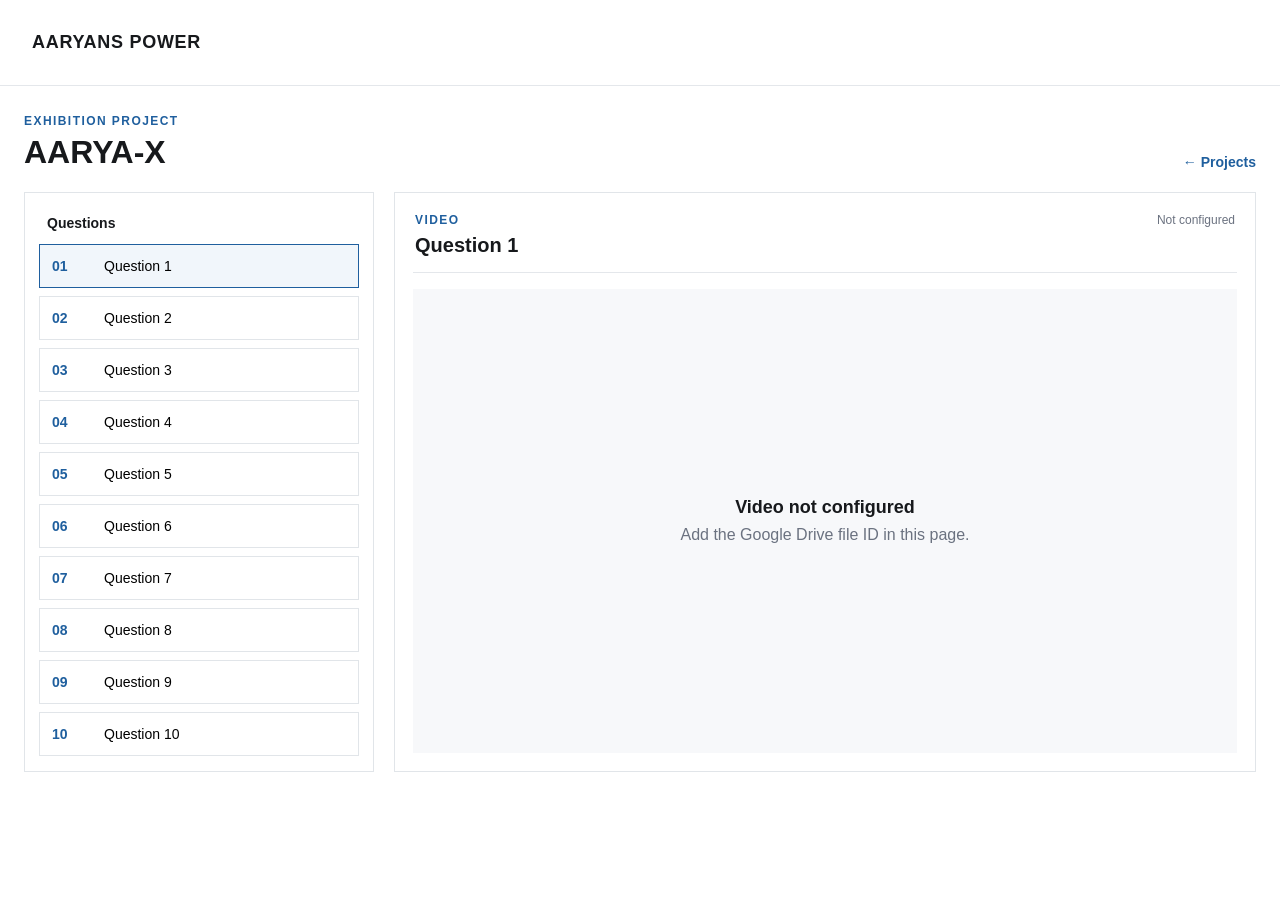
==== aarya-x.html @ 95521360 "initila" ====
<!doctype html>
<html lang="en">
<head>
<meta charset="utf-8">
<meta name="viewport" content="width=device-width,initial-scale=1">
<title>AARYA-X | AARYANS POWER</title>
<link rel="stylesheet" href="style.css">
</head>
<body>
<header class="header"><div class="brand">AARYANS POWER</div></header>
<main class="layout">
<div class="top">
<div><div class="eyebrow">Exhibition Project</div><h1>AARYA-X</h1></div>
<a class="back" href="index.html">← Projects</a>
</div>
<div class="workspace">
<aside class="questions">
<div class="questions-title">Questions</div>
<button class="question" data-index="0" data-drive-id="" data-title="Question 1"><span class="num">01</span><span>Question 1</span></button>
<button class="question" data-index="1" data-drive-id="" data-title="Question 2"><span class="num">02</span><span>Question 2</span></button>
<button class="question" data-index="2" data-drive-id="" data-title="Question 3"><span class="num">03</span><span>Question 3</span></button>
<button class="question" data-index="3" data-drive-id="" data-title="Question 4"><span class="num">04</span><span>Question 4</span></button>
<button class="question" data-index="4" data-drive-id="" data-title="Question 5"><span class="num">05</span><span>Question 5</span></button>
<button class="question" data-index="5" data-drive-id="" data-title="Question 6"><span class="num">06</span><span>Question 6</span></button>
<button class="question" data-index="6" data-drive-id="" data-title="Question 7"><span class="num">07</span><span>Question 7</span></button>
<button class="question" data-index="7" data-drive-id="" data-title="Question 8"><span class="num">08</span><span>Question 8</span></button>
<button class="question" data-index="8" data-drive-id="" data-title="Question 9"><span class="num">09</span><span>Question 9</span></button>
<button class="question" data-index="9" data-drive-id="" data-title="Question 10"><span class="num">10</span><span>Question 10</span></button>
</aside>
<section class="viewer">
<div class="viewer-head">
<div><div class="eyebrow">Video</div><div class="viewer-title" id="title">Select a question</div></div>
<div class="status" id="status">Ready</div>
</div>
<div class="video" id="video">
<div class="placeholder"><div><strong>Select a question</strong><span>The Google Drive video will appear here.</span></div></div>
</div>
</section>
</div>
</main>
<script>
const buttons = [...document.querySelectorAll(".question")];
const title = document.getElementById("title");
const status = document.getElementById("status");
const video = document.getElementById("video");

function selectVideo(button) {
  buttons.forEach(b => b.classList.remove("active"));
  button.classList.add("active");
  const driveId = button.dataset.driveId.trim();
  const questionTitle = button.dataset.title;
  title.textContent = questionTitle;
  if (!driveId) {
    status.textContent = "Not configured";
    video.innerHTML = '<div class="placeholder"><div><strong>Video not configured</strong><span>Add the Google Drive file ID in this page.</span></div></div>';
    return;
  }
  status.textContent = "Google Drive";
  video.innerHTML = '<iframe src="https://drive.google.com/file/d/' + encodeURIComponent(driveId) + '/preview?autoplay=1" allow="autoplay; fullscreen" allowfullscreen title="' + questionTitle.replaceAll('"','&quot;') + '"></iframe>';
}

buttons.forEach(button => button.addEventListener("click", () => selectVideo(button)));
selectVideo(buttons[0]);
</script>
</body>
</html>
---- style.css ----
*{box-sizing:border-box}
html,body{margin:0;min-height:100%;font-family:Arial,Helvetica,sans-serif;background:#fff;color:#17191c}
body{min-height:100vh}
a{color:inherit;text-decoration:none}
.header{height:86px;border-bottom:1px solid #e4e7eb;display:flex;align-items:center;padding:0 32px}
.brand{font-size:18px;font-weight:700;letter-spacing:.04em}
.project{color:#1f5f9e}
.layout{width:min(1500px,calc(100% - 48px));margin:0 auto;padding:28px 0 40px}
.top{display:flex;justify-content:space-between;align-items:flex-end;gap:20px;margin-bottom:22px}
.eyebrow{font-size:12px;font-weight:700;letter-spacing:.12em;color:#1f5f9e;text-transform:uppercase;margin-bottom:7px}
h1{font-size:32px;line-height:1.1;margin:0}
.back{font-size:14px;color:#1f5f9e;font-weight:700}
.workspace{display:grid;grid-template-columns:350px minmax(0,1fr);gap:20px}
.questions,.viewer{border:1px solid #e1e5e9;background:#fff}
.questions{padding:14px}
.questions-title{font-size:14px;font-weight:700;padding:8px 8px 13px}
.question{width:100%;border:1px solid #e1e5e9;background:#fff;display:grid;grid-template-columns:42px 1fr;gap:10px;text-align:left;padding:13px 12px;margin-bottom:8px;cursor:pointer;font-size:14px}
.question:last-child{margin-bottom:0}
.question:hover{background:#fafbfc}
.question.active{border-color:#1f5f9e;background:#f1f6fb}
.num{color:#1f5f9e;font-weight:700}
.viewer{padding:18px}
.viewer-head{display:flex;justify-content:space-between;gap:15px;border-bottom:1px solid #e4e7eb;padding:2px 2px 15px;margin-bottom:16px}
.viewer-title{font-size:20px;font-weight:700}
.status{font-size:12px;color:#6b7280}
.video{background:#111;aspect-ratio:16/9;width:100%;overflow:hidden}
.video iframe{width:100%;height:100%;border:0;display:block}
.placeholder{height:100%;min-height:300px;display:grid;place-content:center;text-align:center;padding:30px;background:#f7f8fa;color:#6b7280}
.placeholder strong{display:block;color:#17191c;font-size:18px;margin-bottom:8px}
code{background:#eef0f2;padding:2px 5px}
@media(max-width:900px){.workspace{grid-template-columns:1fr}.questions{order:2}.viewer{order:1}}
@media(max-width:600px){.header{padding:0 16px}.layout{width:calc(100% - 24px)}.top{align-items:flex-start;flex-direction:column}h1{font-size:26px}}
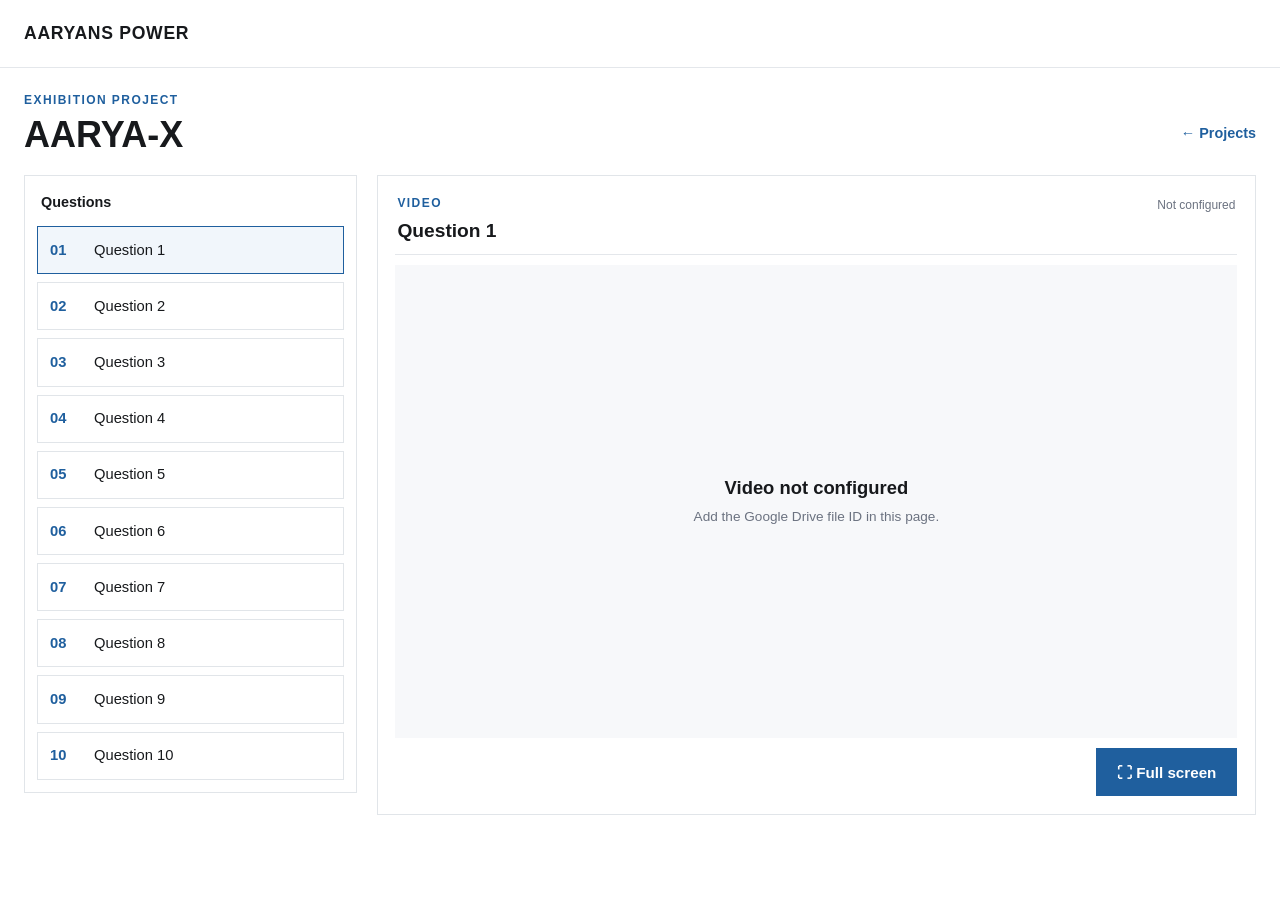
==== commit 222cbe9a: "changes" ====
--- a/aarya-x.html
+++ b/aarya-x.html
@@ -62,5 +62,6 @@
 buttons.forEach(button => button.addEventListener("click", () => selectVideo(button)));
 selectVideo(buttons[0]);
 </script>
+<script src="video-tools.js"></script>
 </body>
 </html>
--- a/style.css
+++ b/style.css
@@ -1,32 +1,417 @@
+/* =========================================================
+   AARYANS POWER Exhibition Kiosk - responsive stylesheet
+   Phones -> tablets -> laptops -> large touchscreens
+   ========================================================= */
+
+:root{
+  --blue:#1f5f9e;
+  --blue-soft:#f1f6fb;
+  --line:#e1e5e9;
+  --ink:#17191c;
+  --muted:#6b7280;
+  --sidebar:clamp(18rem,26vw,30rem);
+  /* space taken by viewer padding + title row; used to fit video in viewport height */
+  --reserve:10.5rem;
+}
+
 *{box-sizing:border-box}
-html,body{margin:0;min-height:100%;font-family:Arial,Helvetica,sans-serif;background:#fff;color:#17191c}
-body{min-height:100vh}
+
+html{
+  font-size:100%;
+  -webkit-text-size-adjust:100%;
+  text-size-adjust:100%;
+}
+
+/* scale the whole UI up on big kiosk screens */
+@media (min-width:1600px){html{font-size:112.5%}}
+@media (min-width:2200px){html{font-size:137.5%}}
+@media (min-width:3000px){html{font-size:175%}}
+
+body{
+  margin:0;
+  min-height:100vh;
+  min-height:100dvh;
+  overflow-x:hidden;
+  font-family:Arial,Helvetica,sans-serif;
+  line-height:1.4;
+  background:#fff;
+  color:var(--ink);
+}
+
 a{color:inherit;text-decoration:none}
-.header{height:86px;border-bottom:1px solid #e4e7eb;display:flex;align-items:center;padding:0 32px}
-.brand{font-size:18px;font-weight:700;letter-spacing:.04em}
-.project{color:#1f5f9e}
-.layout{width:min(1500px,calc(100% - 48px));margin:0 auto;padding:28px 0 40px}
-.top{display:flex;justify-content:space-between;align-items:flex-end;gap:20px;margin-bottom:22px}
-.eyebrow{font-size:12px;font-weight:700;letter-spacing:.12em;color:#1f5f9e;text-transform:uppercase;margin-bottom:7px}
-h1{font-size:32px;line-height:1.1;margin:0}
-.back{font-size:14px;color:#1f5f9e;font-weight:700}
-.workspace{display:grid;grid-template-columns:350px minmax(0,1fr);gap:20px}
-.questions,.viewer{border:1px solid #e1e5e9;background:#fff}
-.questions{padding:14px}
-.questions-title{font-size:14px;font-weight:700;padding:8px 8px 13px}
-.question{width:100%;border:1px solid #e1e5e9;background:#fff;display:grid;grid-template-columns:42px 1fr;gap:10px;text-align:left;padding:13px 12px;margin-bottom:8px;cursor:pointer;font-size:14px}
-.question:last-child{margin-bottom:0}
-.question:hover{background:#fafbfc}
-.question.active{border-color:#1f5f9e;background:#f1f6fb}
-.num{color:#1f5f9e;font-weight:700}
-.viewer{padding:18px}
-.viewer-head{display:flex;justify-content:space-between;gap:15px;border-bottom:1px solid #e4e7eb;padding:2px 2px 15px;margin-bottom:16px}
-.viewer-title{font-size:20px;font-weight:700}
-.status{font-size:12px;color:#6b7280}
-.video{background:#111;aspect-ratio:16/9;width:100%;overflow:hidden}
-.video iframe{width:100%;height:100%;border:0;display:block}
-.placeholder{height:100%;min-height:300px;display:grid;place-content:center;text-align:center;padding:30px;background:#f7f8fa;color:#6b7280}
-.placeholder strong{display:block;color:#17191c;font-size:18px;margin-bottom:8px}
-code{background:#eef0f2;padding:2px 5px}
-@media(max-width:900px){.workspace{grid-template-columns:1fr}.questions{order:2}.viewer{order:1}}
-@media(max-width:600px){.header{padding:0 16px}.layout{width:calc(100% - 24px)}.top{align-items:flex-start;flex-direction:column}h1{font-size:26px}}
+button{font:inherit;color:inherit}
+
+/* ---------- Header ---------- */
+.header{
+  min-height:3.5rem;
+  border-bottom:1px solid #e4e7eb;
+  display:flex;
+  align-items:center;
+  padding:0 1rem;
+}
+.brand{
+  font-size:1rem;
+  font-weight:700;
+  letter-spacing:.04em;
+}
+.project{color:var(--blue)}
+
+/* ---------- Page frame ---------- */
+.layout{
+  width:calc(100% - 1.25rem);
+  max-width:112rem;
+  margin:0 auto;
+  padding:1rem 0 1.5rem;
+}
+
+.top{
+  display:flex;
+  flex-wrap:wrap;
+  justify-content:space-between;
+  align-items:flex-end;
+  gap:.5rem 1.25rem;
+  margin-bottom:1rem;
+}
+.eyebrow{
+  font-size:.75rem;
+  font-weight:700;
+  letter-spacing:.12em;
+  color:var(--blue);
+  text-transform:uppercase;
+  margin-bottom:.4rem;
+}
+h1{
+  font-size:clamp(1.4rem,1rem + 1.6vw,2.25rem);
+  line-height:1.1;
+  margin:0;
+}
+.back{
+  display:inline-flex;
+  align-items:center;
+  min-height:2.75rem;
+  font-size:.9rem;
+  color:var(--blue);
+  font-weight:700;
+  white-space:nowrap;
+}
+
+/* ---------- Workspace (phones: one column, video first) ---------- */
+.workspace{
+  display:grid;
+  grid-template-columns:minmax(0,1fr);
+  gap:.875rem;
+  align-items:start;
+}
+
+.questions,
+.viewer{
+  border:1px solid var(--line);
+  background:#fff;
+  min-width:0;
+}
+
+/* video stays visible while the question list scrolls underneath */
+.viewer{
+  order:-1;
+  position:sticky;
+  top:0;
+  z-index:5;
+  padding:.625rem;
+  box-shadow:0 6px 12px -8px rgba(0,0,0,.25);
+}
+
+.viewer-head{
+  display:flex;
+  justify-content:space-between;
+  align-items:flex-start;
+  gap:.75rem;
+  border-bottom:1px solid #e4e7eb;
+  padding:.125rem .125rem .625rem;
+  margin-bottom:.625rem;
+  min-width:0;
+}
+.viewer-head > div:first-child{min-width:0}
+.viewer-head .eyebrow{display:none}
+
+.viewer-title{
+  font-size:.95rem;
+  font-weight:700;
+  line-height:1.3;
+  overflow-wrap:anywhere;
+  display:-webkit-box;
+  -webkit-box-orient:vertical;
+  -webkit-line-clamp:3;
+  overflow:hidden;
+}
+.status{
+  flex:0 0 auto;
+  font-size:.75rem;
+  color:var(--muted);
+  white-space:nowrap;
+  padding-top:.125rem;
+}
+
+/* ---------- Video: always 16:9, never taller than the screen ---------- */
+.video{
+  position:relative;
+  aspect-ratio:16/9;
+  width:min(100%,max(16rem,calc((100vh - var(--reserve)) * 16 / 9)));
+  width:min(100%,max(16rem,calc((100dvh - var(--reserve)) * 16 / 9)));
+  margin-inline:auto;
+  background:#111;
+  overflow:hidden;
+}
+.video iframe{
+  position:absolute;
+  inset:0;
+  width:100%;
+  height:100%;
+  border:0;
+  display:block;
+}
+
+.placeholder{
+  position:absolute;
+  inset:0;
+  display:grid;
+  place-content:center;
+  text-align:center;
+  padding:1rem;
+  background:#f7f8fa;
+  color:var(--muted);
+}
+.placeholder strong{
+  display:block;
+  color:var(--ink);
+  font-size:clamp(.95rem,.8rem + .6vw,1.15rem);
+  margin-bottom:.4rem;
+}
+.placeholder span{
+  display:block;
+  line-height:1.5;
+  font-size:.85rem;
+}
+
+code{background:#eef0f2;padding:.125rem .3rem}
+
+/* ---------- Question list ---------- */
+.questions{
+  order:2;
+  display:grid;
+  grid-template-columns:minmax(0,1fr);
+  gap:.5rem;
+  padding:.625rem;
+}
+.questions-title{
+  grid-column:1/-1;
+  font-size:.9rem;
+  font-weight:700;
+  padding:.25rem .25rem .375rem;
+}
+
+.question{
+  width:100%;
+  min-height:3rem;
+  display:grid;
+  grid-template-columns:2.25rem minmax(0,1fr);
+  gap:.5rem;
+  align-items:start;
+  text-align:left;
+  padding:.8rem .75rem;
+  margin:0;
+  border:1px solid var(--line);
+  border-radius:0;
+  background:#fff;
+  cursor:pointer;
+  font-size:.9rem;
+  line-height:1.4;
+  color:var(--ink);
+  touch-action:manipulation;
+  -webkit-tap-highlight-color:transparent;
+}
+.question > span:last-child{overflow-wrap:anywhere}
+.question.active{border-color:var(--blue);background:var(--blue-soft)}
+.question:focus-visible,
+.back:focus-visible{outline:3px solid var(--blue);outline-offset:2px}
+.num{color:var(--blue);font-weight:700}
+
+@media (hover:hover){
+  .question:hover{background:#fafbfc}
+  .question.active:hover{background:var(--blue-soft)}
+}
+
+/* ---------- Large phones / small tablets (portrait) ---------- */
+@media (min-width:600px){
+  .header{min-height:4.25rem;padding:0 1.5rem}
+  .brand{font-size:1.1rem}
+  .layout{width:calc(100% - 3rem);padding:1.5rem 0 2rem}
+  .top{margin-bottom:1.25rem}
+  .workspace{gap:1rem}
+  .viewer{padding:.875rem}
+  .viewer-head .eyebrow{display:block}
+  .viewer-title{font-size:1.1rem;-webkit-line-clamp:2}
+  .questions{grid-template-columns:repeat(2,minmax(0,1fr));padding:.75rem}
+  .question{font-size:.95rem}
+}
+
+/* ---------- Two-column layout:
+        laptops, tablets in landscape, large touchscreens,
+        and phones turned sideways ---------- */
+@media (min-width:900px),
+       (min-width:640px) and (max-height:520px) and (orientation:landscape){
+  .workspace{
+    grid-template-columns:var(--sidebar) minmax(0,1fr);
+    gap:1.25rem;
+  }
+  .viewer{
+    order:0;
+    top:.75rem;
+    padding:1.1rem;
+    box-shadow:none;
+  }
+  .viewer-title{
+    display:block;
+    font-size:1.2rem;
+    overflow:visible;
+  }
+  .questions{
+    order:0;
+    grid-template-columns:minmax(0,1fr);
+    position:sticky;
+    top:.75rem;
+    max-height:calc(100vh - 1.5rem);
+    max-height:calc(100dvh - 1.5rem);
+    overflow-y:auto;
+    overscroll-behavior:contain;
+    -webkit-overflow-scrolling:touch;
+  }
+  .question{font-size:.92rem}
+}
+
+/* ---------- Short laptop screens: keep the video on the first screen ---------- */
+@media (min-width:900px) and (min-height:521px) and (max-height:820px){
+  .header{min-height:3rem}
+  .layout{padding-top:.75rem}
+  .top{margin-bottom:.75rem}
+  h1{font-size:1.6rem}
+  :root{--reserve:9.5rem}
+}
+
+/* ---------- Phones turned sideways: very little height ---------- */
+@media (max-height:520px) and (orientation:landscape){
+  :root{--reserve:6rem}
+  .header{display:none}
+  .layout{padding-top:.25rem;padding-bottom:1rem}
+  .top{margin-bottom:.25rem;align-items:center}
+  .top .eyebrow{display:none}
+  h1{font-size:1.25rem}
+  .back{min-height:2.5rem}
+  .workspace{gap:.75rem}
+  .viewer{top:.5rem;padding:.5rem}
+  .viewer-head{padding-bottom:.4rem;margin-bottom:.5rem}
+  .viewer-head .eyebrow{display:none}
+  .viewer-title{
+    font-size:.95rem;
+    display:-webkit-box;
+    -webkit-line-clamp:2;
+    overflow:hidden;
+  }
+  .questions{
+    top:.5rem;
+    max-height:calc(100vh - 1rem);
+    max-height:calc(100dvh - 1rem);
+    padding:.5rem;
+  }
+  .question{padding:.6rem .6rem;font-size:.85rem}
+}
+
+/* ---------- Large kiosk screens: bigger touch targets ---------- */
+@media (min-width:1600px){
+  .question{padding:1rem .9rem;min-height:3.5rem}
+  .viewer{padding:1.25rem}
+}
+
+/* ---------- Project selector (index.html) ---------- */
+.workspace.single{grid-template-columns:minmax(0,1fr)}
+.workspace.single .questions.projects{
+  position:static;
+  max-height:none;
+  overflow:visible;
+  display:grid;
+  grid-template-columns:repeat(auto-fit,minmax(min(100%,16rem),1fr));
+  gap:.75rem;
+  padding:.875rem;
+}
+.projects .question{
+  min-height:4.5rem;
+  align-items:center;
+  font-size:1.05rem;
+  font-weight:700;
+  padding:1rem;
+}
+
+/* ---------- Full-screen button + pseudo full screen (video-tools.js) ---------- */
+.video-tools{margin-top:.625rem}
+.fs-btn{
+  width:100%;
+  min-height:3rem;
+  border:1px solid var(--blue);
+  background:var(--blue);
+  color:#fff;
+  font-weight:700;
+  font-size:.95rem;
+  cursor:pointer;
+  touch-action:manipulation;
+  -webkit-tap-highlight-color:transparent;
+}
+.fs-btn:focus-visible,.fs-close:focus-visible{outline:3px solid #000;outline-offset:2px}
+@media (min-width:900px){
+  .video-tools{display:flex;justify-content:flex-end}
+  .fs-btn{width:auto;padding:0 1.25rem}
+}
+
+body.fs-lock{overflow:hidden}
+
+.video.fs-on{
+  position:fixed;
+  top:0;left:0;
+  width:100vw;
+  height:100vh;
+  height:100dvh;
+  max-width:none;
+  margin:0;
+  aspect-ratio:auto;
+  z-index:9999;
+  background:#000;
+}
+/* phone held upright: turn the video sideways so it fills the screen */
+.video.fs-on.fs-rotate{
+  width:100vh;
+  width:100dvh;
+  height:100vw;
+  transform-origin:top left;
+  transform:translateX(100vw) rotate(90deg);
+}
+.fs-close{
+  position:fixed;
+  z-index:10000;
+  top:max(.5rem,env(safe-area-inset-top));
+  left:50%;
+  transform:translateX(-50%);
+  min-height:2.5rem;
+  padding:0 1rem;
+  border:0;
+  border-radius:999px;
+  background:rgba(0,0,0,.65);
+  color:#fff;
+  font-weight:700;
+  cursor:pointer;
+}
+.fs-close[hidden]{display:none}
+
+/* phones: video runs edge to edge, so it is as big as possible */
+@media (max-width:599px){
+  .viewer{padding:0}
+  .viewer-head{padding:.625rem .75rem;margin-bottom:0}
+  .video-tools{margin:0;padding:.5rem .625rem .625rem}
+}
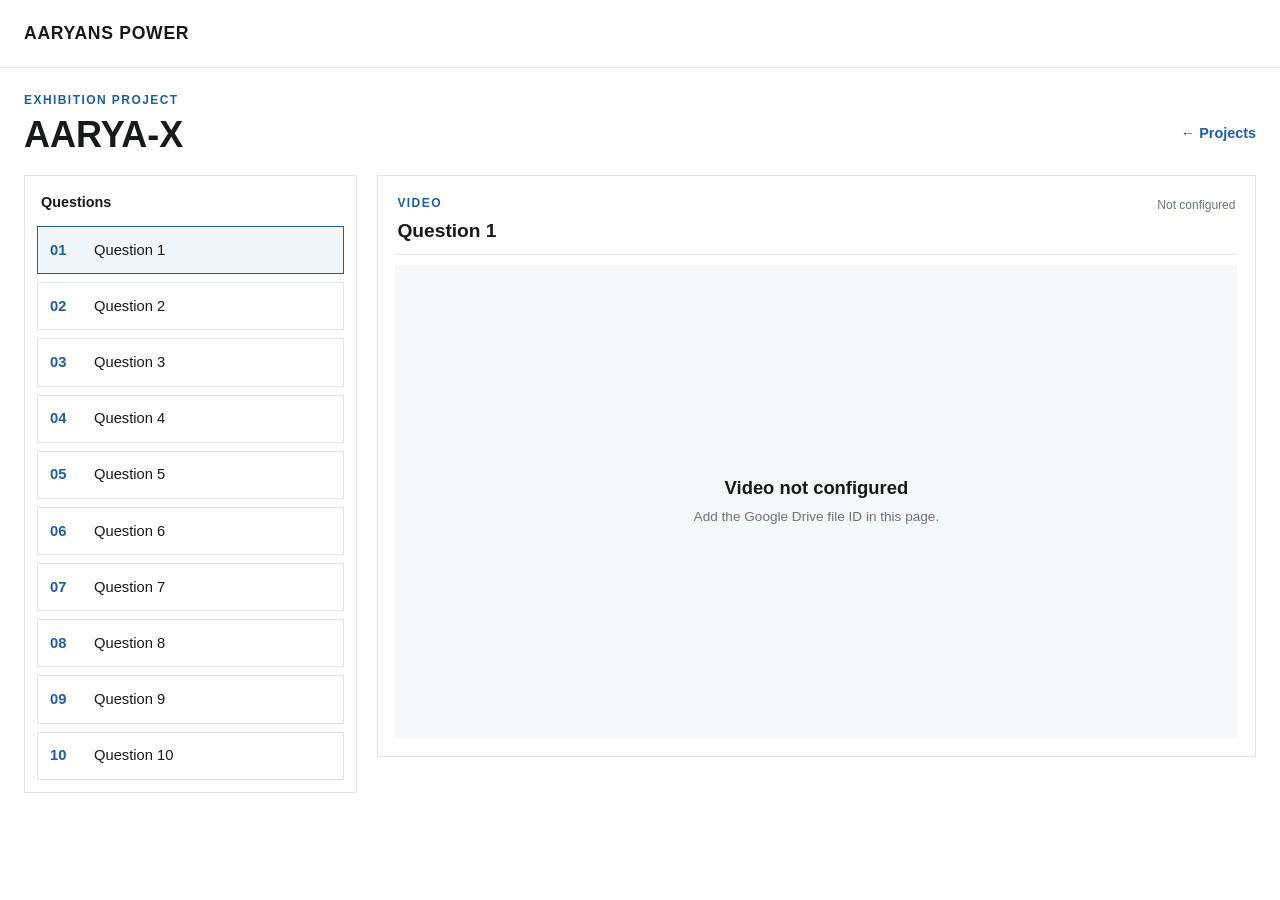
==== commit f728eae5: "bug solved" ====
--- a/aarya-x.html
+++ b/aarya-x.html
@@ -62,6 +62,5 @@
 buttons.forEach(button => button.addEventListener("click", () => selectVideo(button)));
 selectVideo(buttons[0]);
 </script>
-<script src="video-tools.js"></script>
 </body>
 </html>
--- a/style.css
+++ b/style.css
@@ -350,68 +350,11 @@
   padding:1rem;
 }
 
-/* ---------- Full-screen button + pseudo full screen (video-tools.js) ---------- */
-.video-tools{margin-top:.625rem}
-.fs-btn{
-  width:100%;
-  min-height:3rem;
-  border:1px solid var(--blue);
-  background:var(--blue);
-  color:#fff;
-  font-weight:700;
-  font-size:.95rem;
-  cursor:pointer;
-  touch-action:manipulation;
-  -webkit-tap-highlight-color:transparent;
-}
-.fs-btn:focus-visible,.fs-close:focus-visible{outline:3px solid #000;outline-offset:2px}
-@media (min-width:900px){
-  .video-tools{display:flex;justify-content:flex-end}
-  .fs-btn{width:auto;padding:0 1.25rem}
-}
-
-body.fs-lock{overflow:hidden}
-
-.video.fs-on{
-  position:fixed;
-  top:0;left:0;
-  width:100vw;
-  height:100vh;
-  height:100dvh;
-  max-width:none;
-  margin:0;
-  aspect-ratio:auto;
-  z-index:9999;
-  background:#000;
-}
-/* phone held upright: turn the video sideways so it fills the screen */
-.video.fs-on.fs-rotate{
-  width:100vh;
-  width:100dvh;
-  height:100vw;
-  transform-origin:top left;
-  transform:translateX(100vw) rotate(90deg);
-}
-.fs-close{
-  position:fixed;
-  z-index:10000;
-  top:max(.5rem,env(safe-area-inset-top));
-  left:50%;
-  transform:translateX(-50%);
-  min-height:2.5rem;
-  padding:0 1rem;
-  border:0;
-  border-radius:999px;
-  background:rgba(0,0,0,.65);
-  color:#fff;
-  font-weight:700;
-  cursor:pointer;
-}
-.fs-close[hidden]{display:none}
-
-/* phones: video runs edge to edge, so it is as big as possible */
-@media (max-width:599px){
+/* ---------- Phones (portrait): edge-to-edge video with a taller ratio ----------
+   Change --video-ratio-phone to tune it, e.g. 4/3 (default), 1/1, 3/4 */
+:root{--video-ratio-phone:4/3}
+@media (max-width:599px) and (orientation:portrait){
   .viewer{padding:0}
   .viewer-head{padding:.625rem .75rem;margin-bottom:0}
-  .video-tools{margin:0;padding:.5rem .625rem .625rem}
-}
+  .video{aspect-ratio:var(--video-ratio-phone);width:100%}
+}
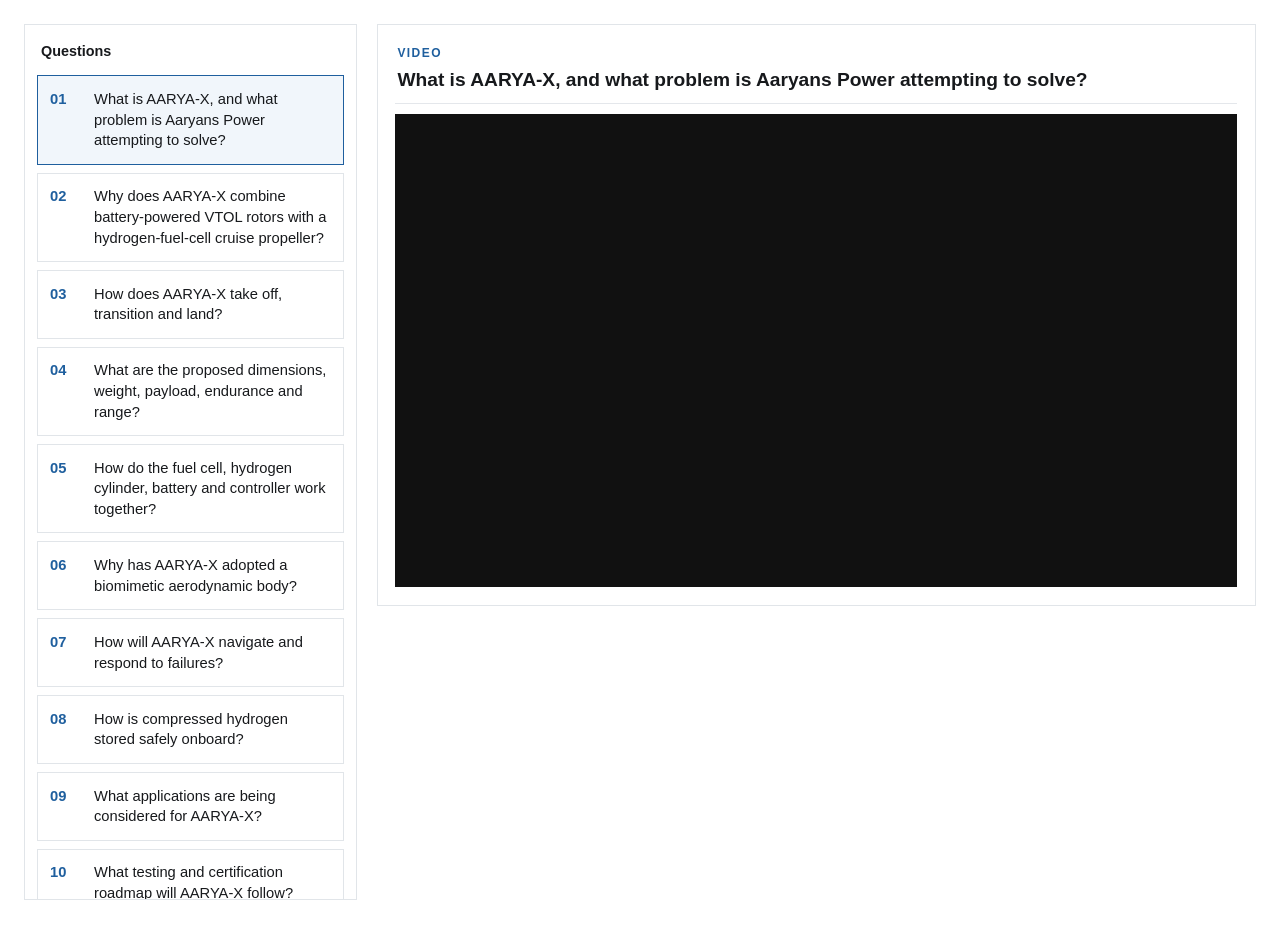
==== commit 2db36a38: "Arya-video upload" ====
--- a/aarya-x.html
+++ b/aarya-x.html
@@ -1,66 +1,482 @@
 <!doctype html>
 <html lang="en">
+
 <head>
-<meta charset="utf-8">
-<meta name="viewport" content="width=device-width,initial-scale=1">
-<title>AARYA-X | AARYANS POWER</title>
-<link rel="stylesheet" href="style.css">
+  <meta charset="utf-8">
+  <meta name="viewport" content="width=device-width,initial-scale=1">
+
+  <title>AARYA-X | AARYANS POWER</title>
+
+  <link rel="stylesheet" href="style.css">
 </head>
+
 <body>
-<header class="header"><div class="brand">AARYANS POWER</div></header>
+
+
 <main class="layout">
-<div class="top">
-<div><div class="eyebrow">Exhibition Project</div><h1>AARYA-X</h1></div>
-<a class="back" href="index.html">← Projects</a>
+
+
+<div class="workspace">
+
+
+  <!-- =========================
+       QUESTIONS
+  ========================== -->
+
+  <aside class="questions">
+
+    <div class="questions-title">
+      Questions
+    </div>
+
+
+    <!-- QUESTION 1 -->
+
+    <button
+      class="question"
+      data-index="0"
+      data-drive-id="1Ui-ZAGoOA2V_jxX7i14uRcmebi3t87IS"
+      data-title="What is AARYA-X, and what problem is Aaryans Power attempting to solve?"
+    >
+
+      <span class="num">
+        01
+      </span>
+
+      <span>
+        What is AARYA-X, and what problem is Aaryans Power attempting to solve?
+      </span>
+
+    </button>
+
+
+    <!-- QUESTION 2 -->
+
+    <button
+      class="question"
+      data-index="1"
+      data-drive-id="1szKzdVcnoOJJ2fzhRMh8Gj2F-6THwESj"
+      data-title="Why does AARYA-X combine battery-powered VTOL rotors with a hydrogen-fuel-cell cruise propeller?"
+    >
+
+      <span class="num">
+        02
+      </span>
+
+      <span>
+        Why does AARYA-X combine battery-powered VTOL rotors with a hydrogen-fuel-cell cruise propeller?
+      </span>
+
+    </button>
+
+
+    <!-- QUESTION 3 -->
+
+    <button
+      class="question"
+      data-index="2"
+      data-drive-id="1fKmpzkEdmXedZTN_lGsRggA8JeGDTIYF"
+      data-title="How does AARYA-X take off, transition and land?"
+    >
+
+      <span class="num">
+        03
+      </span>
+
+      <span>
+        How does AARYA-X take off, transition and land?
+      </span>
+
+    </button>
+
+
+    <!-- QUESTION 4 -->
+
+    <button
+      class="question"
+      data-index="3"
+      data-drive-id="1jlApbKzHxgR-QsPUZSIkRet4yjEzYzG_"
+      data-title="What are the proposed dimensions, weight, payload, endurance and range?"
+    >
+
+      <span class="num">
+        04
+      </span>
+
+      <span>
+        What are the proposed dimensions, weight, payload, endurance and range?
+      </span>
+
+    </button>
+
+
+    <!-- QUESTION 5 -->
+
+    <button
+      class="question"
+      data-index="4"
+      data-drive-id="1-lclGJRWC27h7_2cQeNM0hS9a2BsdfcC"
+      data-title="How do the fuel cell, hydrogen cylinder, battery and controller work together?"
+    >
+
+      <span class="num">
+        05
+      </span>
+
+      <span>
+        How do the fuel cell, hydrogen cylinder, battery and controller work together?
+      </span>
+
+    </button>
+
+
+    <!-- QUESTION 6 -->
+
+    <button
+      class="question"
+      data-index="5"
+      data-drive-id="1TAY0yIhHEJ29zQF1fL2lTrksfVYrnsvH"
+      data-title="Why has AARYA-X adopted a biomimetic aerodynamic body?"
+    >
+
+      <span class="num">
+        06
+      </span>
+
+      <span>
+        Why has AARYA-X adopted a biomimetic aerodynamic body?
+      </span>
+
+    </button>
+
+
+    <!-- QUESTION 7 -->
+
+    <button
+      class="question"
+      data-index="6"
+      data-drive-id="1MeRnJUkc_yWa4hSAgtIE0scz39Femui1"
+      data-title="How will AARYA-X navigate and respond to failures?"
+    >
+
+      <span class="num">
+        07
+      </span>
+
+      <span>
+        How will AARYA-X navigate and respond to failures?
+      </span>
+
+    </button>
+
+
+    <!-- QUESTION 8 -->
+
+    <button
+      class="question"
+      data-index="7"
+      data-drive-id="1fan7daPQiHHC4__OgldHpxUyS4tP6RGm"
+      data-title="How is compressed hydrogen stored safely onboard?"
+    >
+
+      <span class="num">
+        08
+      </span>
+
+      <span>
+        How is compressed hydrogen stored safely onboard?
+      </span>
+
+    </button>
+
+
+    <!-- QUESTION 9 -->
+
+    <button
+      class="question"
+      data-index="8"
+      data-drive-id="1aAuf3UxVYGeGKoov1mgM0_C-mF7RRJnR"
+      data-title="What applications are being considered for AARYA-X?"
+    >
+
+      <span class="num">
+        09
+      </span>
+
+      <span>
+        What applications are being considered for AARYA-X?
+      </span>
+
+    </button>
+
+
+    <!-- QUESTION 10 -->
+
+    <button
+      class="question"
+      data-index="9"
+      data-drive-id="1frvw_FQK6rj4DDu-EGsOY7qRrpouGP_q"
+      data-title="What testing and certification roadmap will AARYA-X follow?"
+    >
+
+      <span class="num">
+        10
+      </span>
+
+      <span>
+        What testing and certification roadmap will AARYA-X follow?
+      </span>
+
+    </button>
+
+  </aside>
+
+
+
+  <!-- =========================
+       VIDEO VIEWER
+  ========================== -->
+
+  <section class="viewer">
+
+    <div class="viewer-head">
+
+      <div>
+
+        <div class="eyebrow">
+          Video
+        </div>
+
+        <div
+          class="viewer-title"
+          id="title"
+        >
+          Select a question
+        </div>
+
+      </div>
+
+    
+    </div>
+
+
+    <div
+      class="video"
+      id="video"
+    >
+
+      <div class="placeholder">
+
+        <div>
+
+          <strong>
+            Select a question
+          </strong>
+
+          <span>
+            The Google Drive video will appear here.
+          </span>
+
+        </div>
+
+      </div>
+
+    </div>
+
+  </section>
+
 </div>
-<div class="workspace">
-<aside class="questions">
-<div class="questions-title">Questions</div>
-<button class="question" data-index="0" data-drive-id="" data-title="Question 1"><span class="num">01</span><span>Question 1</span></button>
-<button class="question" data-index="1" data-drive-id="" data-title="Question 2"><span class="num">02</span><span>Question 2</span></button>
-<button class="question" data-index="2" data-drive-id="" data-title="Question 3"><span class="num">03</span><span>Question 3</span></button>
-<button class="question" data-index="3" data-drive-id="" data-title="Question 4"><span class="num">04</span><span>Question 4</span></button>
-<button class="question" data-index="4" data-drive-id="" data-title="Question 5"><span class="num">05</span><span>Question 5</span></button>
-<button class="question" data-index="5" data-drive-id="" data-title="Question 6"><span class="num">06</span><span>Question 6</span></button>
-<button class="question" data-index="6" data-drive-id="" data-title="Question 7"><span class="num">07</span><span>Question 7</span></button>
-<button class="question" data-index="7" data-drive-id="" data-title="Question 8"><span class="num">08</span><span>Question 8</span></button>
-<button class="question" data-index="8" data-drive-id="" data-title="Question 9"><span class="num">09</span><span>Question 9</span></button>
-<button class="question" data-index="9" data-drive-id="" data-title="Question 10"><span class="num">10</span><span>Question 10</span></button>
-</aside>
-<section class="viewer">
-<div class="viewer-head">
-<div><div class="eyebrow">Video</div><div class="viewer-title" id="title">Select a question</div></div>
-<div class="status" id="status">Ready</div>
-</div>
-<div class="video" id="video">
-<div class="placeholder"><div><strong>Select a question</strong><span>The Google Drive video will appear here.</span></div></div>
-</div>
-</section>
-</div>
+
 </main>
+
+
+
 <script>
-const buttons = [...document.querySelectorAll(".question")];
-const title = document.getElementById("title");
-const status = document.getElementById("status");
-const video = document.getElementById("video");
+
+/* =========================================
+   GET ELEMENTS
+========================================= */
+
+const buttons = [
+  ...document.querySelectorAll(".question")
+];
+
+const title =
+  document.getElementById("title");
+
+const status =
+  document.getElementById("status");
+
+const video =
+  document.getElementById("video");
+
+
+
+/* =========================================
+   LOAD VIDEO
+========================================= */
 
 function selectVideo(button) {
-  buttons.forEach(b => b.classList.remove("active"));
+
+  /* Remove active state */
+
+  buttons.forEach(b => {
+
+    b.classList.remove("active");
+
+  });
+
+
+  /* Add active state */
+
   button.classList.add("active");
-  const driveId = button.dataset.driveId.trim();
-  const questionTitle = button.dataset.title;
-  title.textContent = questionTitle;
+
+
+  /* Get Drive ID */
+
+  const driveId = (
+    button.dataset.driveId || ""
+  ).trim();
+
+
+  /* Get question title */
+
+  const questionTitle =
+    button.dataset.title || "";
+
+
+  /* Update title */
+
+  title.textContent =
+    questionTitle;
+
+
+
+  /* =========================================
+     VIDEO NOT CONFIGURED
+  ========================================= */
+
   if (!driveId) {
-    status.textContent = "Not configured";
-    video.innerHTML = '<div class="placeholder"><div><strong>Video not configured</strong><span>Add the Google Drive file ID in this page.</span></div></div>';
+
+    status.textContent =
+      "Not configured";
+
+
+    video.innerHTML = `
+
+      <div class="placeholder">
+
+        <div>
+
+          <strong>
+            Video not configured
+          </strong>
+
+          <span>
+            Add the Google Drive file ID in this page.
+          </span>
+
+        </div>
+
+      </div>
+
+    `;
+
     return;
+
   }
-  status.textContent = "Google Drive";
-  video.innerHTML = '<iframe src="https://drive.google.com/file/d/' + encodeURIComponent(driveId) + '/preview?autoplay=1" allow="autoplay; fullscreen" allowfullscreen title="' + questionTitle.replaceAll('"','&quot;') + '"></iframe>';
+
+
+
+  /* =========================================
+     VIDEO AVAILABLE
+  ========================================= */
+
+
+  /*
+     Google Drive embedded player.
+
+     autoplay=1 asks Google Drive to
+     automatically start the video.
+  */
+
+  const driveUrl =
+    "https://drive.google.com/file/d/"
+    + encodeURIComponent(driveId)
+    + "/preview?autoplay=1";
+
+
+
+  video.innerHTML = `
+
+    <iframe
+
+      src="${driveUrl}"
+
+      allow="autoplay; fullscreen"
+
+      allowfullscreen
+
+      title="${escapeHtml(questionTitle)}"
+
+    ></iframe>
+
+  `;
+
 }
 
-buttons.forEach(button => button.addEventListener("click", () => selectVideo(button)));
+
+
+/* =========================================
+   ESCAPE HTML
+========================================= */
+
+function escapeHtml(text) {
+
+  return text
+
+    .replace(/&/g, "&amp;")
+
+    .replace(/</g, "&lt;")
+
+    .replace(/>/g, "&gt;")
+
+    .replace(/"/g, "&quot;")
+
+    .replace(/'/g, "&#039;");
+
+}
+
+
+
+/* =========================================
+   QUESTION CLICK
+========================================= */
+
+buttons.forEach(button => {
+
+  button.addEventListener(
+    "click",
+    () => {
+
+      selectVideo(button);
+
+    }
+  );
+
+});
+
+
+
+/* =========================================
+   OPEN QUESTION 1 ON PAGE LOAD
+========================================= */
+
 selectVideo(buttons[0]);
+
 </script>
+
+
 </body>
-</html>
+
+</html>
